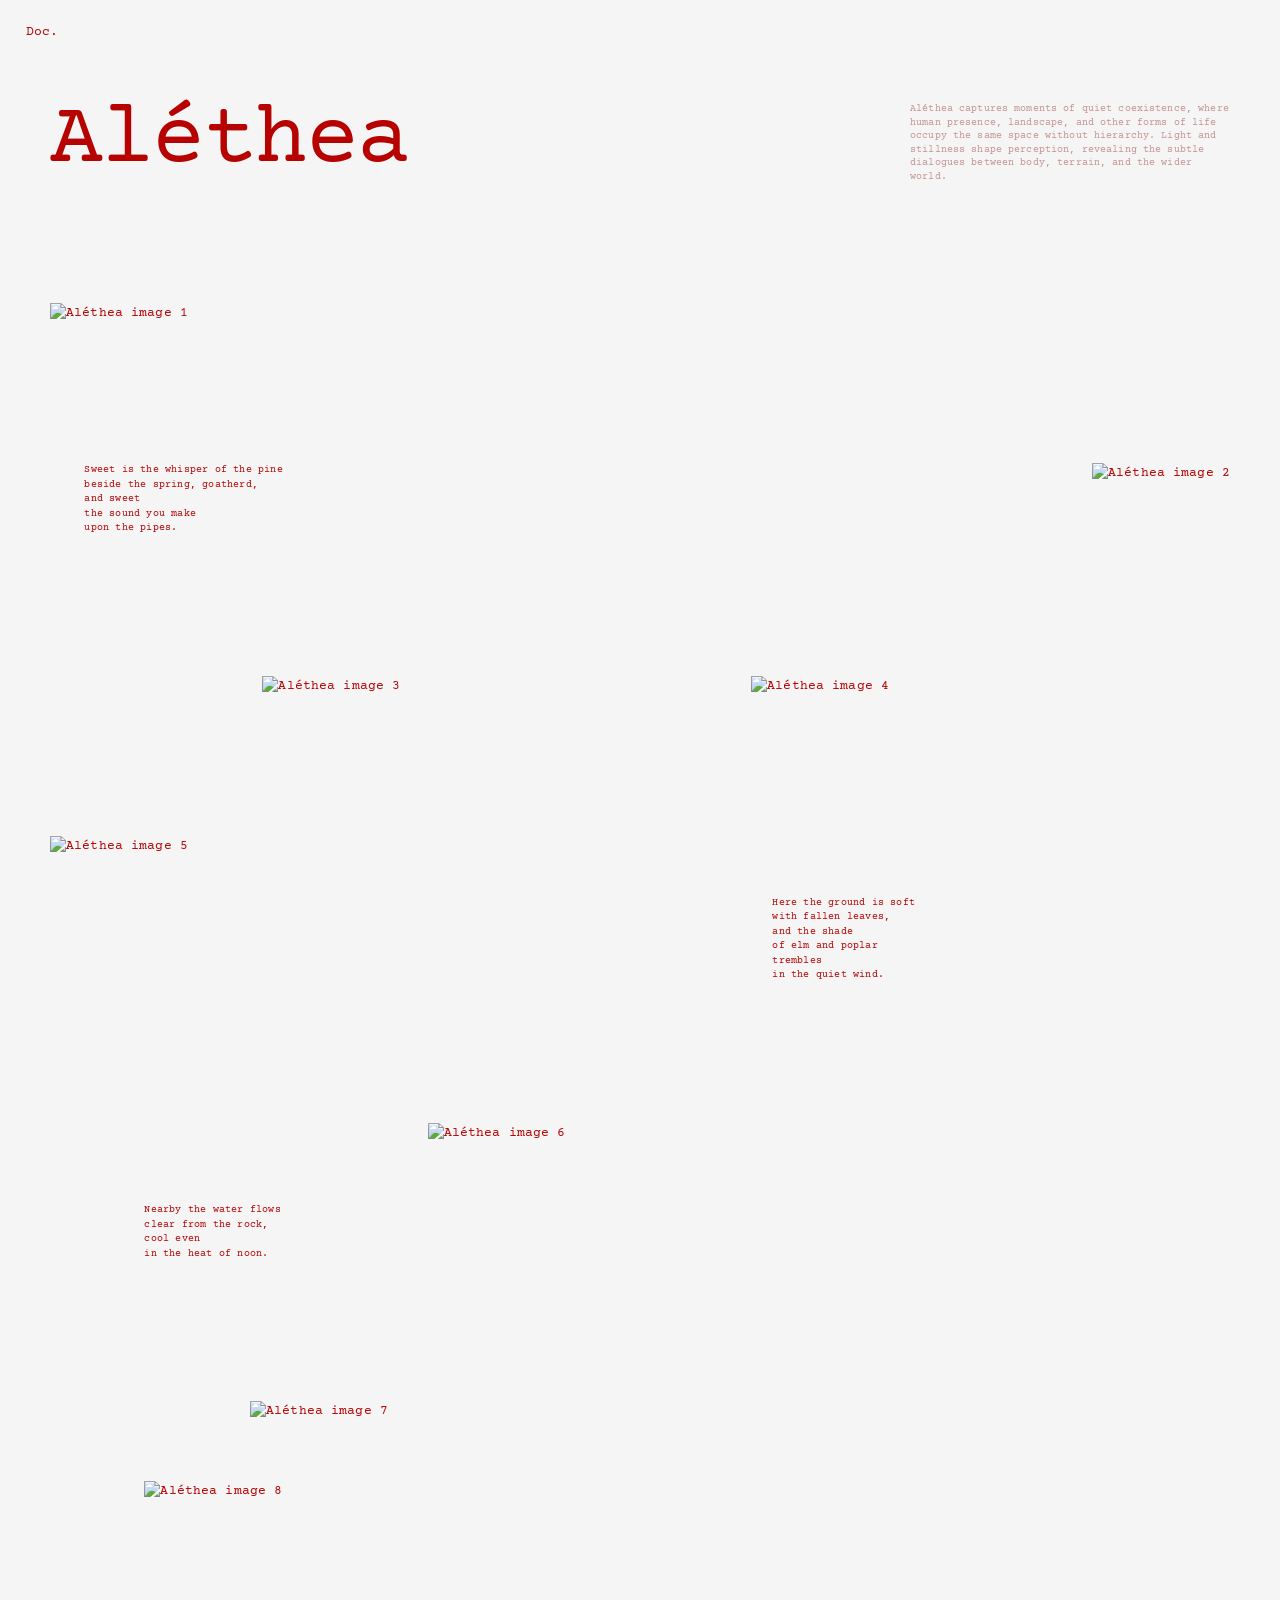
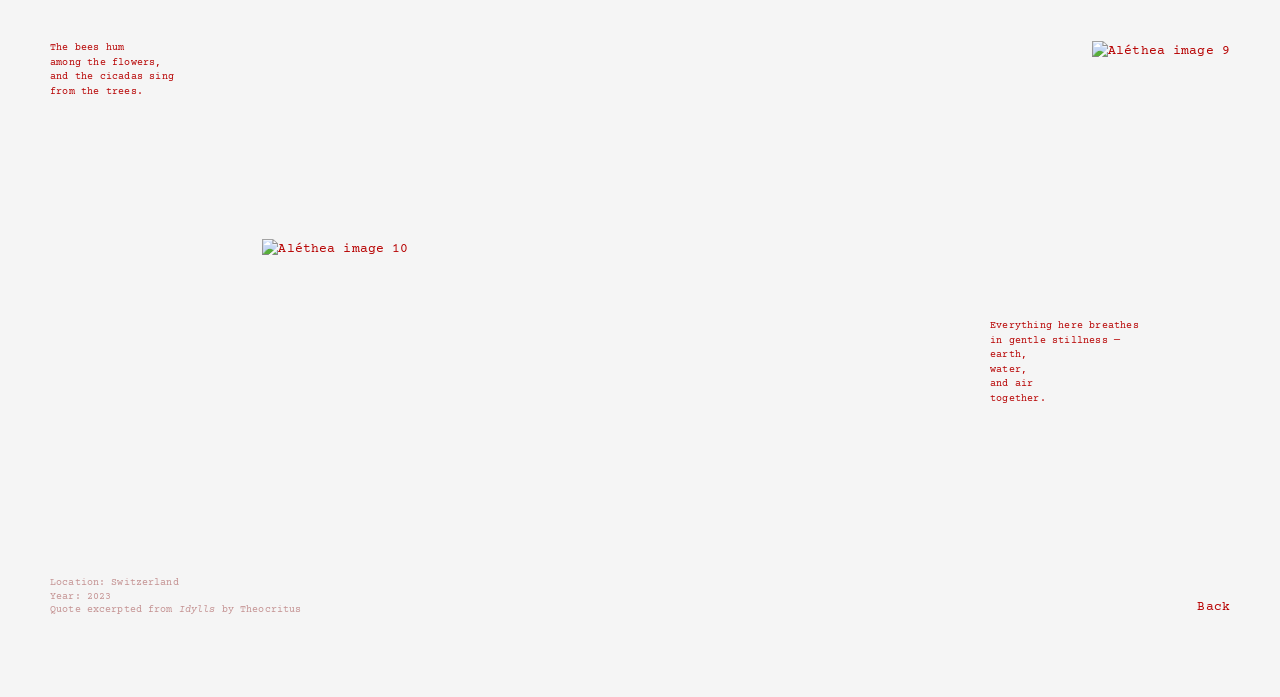
==== project-aléthea.html @ e13148ee "upload part 1" ====
<!doctype html>
<html lang="en">
<head>
  <meta charset="UTF-8" />
  <meta name="viewport" content="width=device-width, initial-scale=1.0" />
  <title>Aléthea — Zhaoyu Wang</title>

  <link rel="stylesheet" href="style.css" />
  <link rel="preconnect" href="https://fonts.googleapis.com">
  <link rel="preconnect" href="https://fonts.gstatic.com" crossorigin>
  <link href="https://fonts.googleapis.com/css2?family=Courier+Prime:wght@400;700&display=swap" rel="stylesheet">

  <style>
    .al-page{
      min-height: 100vh;
      padding: 22px 26px 80px;
    }

    .al-topbar{
      display: flex;
      justify-content: space-between;
      align-items: flex-start;
      margin-bottom: 60px;
      font-size: 13px;
    }

    .al-back{
      color: var(--text);
      text-decoration: none;
    }

    .al-back:hover{
      opacity: .6;
    }

    .al-flow{
      max-width: 1180px;
      margin: 0 auto;
    }

    .al-intro{
      display: grid;
      grid-template-columns: 1.2fr .8fr;
      gap: 40px;
      align-items: end;
      margin-bottom: 120px;
    }

    .al-title{
      margin: 0;
      font-size: clamp(34px, 7vw, 88px);
      font-weight: normal;
      line-height: .92;
      letter-spacing: -0.02em;
    }

    .al-lead{
      max-width: 320px;
      margin-left: auto;
      font-size: 10px;
      line-height: 1.35;
      color: var(--muted); 
    }

    .al-section{
      margin-bottom: 140px;
    }

    .al-image-wrap{
      position: relative;
    }

    .al-image-wrap img{
      display: block;
      width: 100%;
      height: auto;
    }

    .w-1{ max-width: 300px; }
    .w-2{ max-width: 460px; }
    .w-3{ max-width: 720px; }
    .w-4{ max-width: 980px; }

    .ml-a{ margin-left: auto; }
    .ml-0{ margin-left: 0; }
    .ml-1{ margin-left: 8%; }
    .ml-2{ margin-left: 18%; }
    .ml-3{ margin-left: 32%; }

    .mt-1{ margin-top: 24px; }
    .mt-2{ margin-top: 60px; }
    .mt-3{ margin-top: 110px; }

    .al-text{
      max-width: 280px;
      font-size: 10px;
      line-height: 1.35;
    }

    .al-text p{
      margin: 0 0 14px;
    }

    .al-pair{
      display: grid;
      grid-template-columns: 1fr 1fr;
      gap: 10px;
      align-items: start;
      max-width: 980px;
    }

    .al-pair img{
      display: block;
      width: 100%;
      height: auto;
    }

    .al-break{
      display: grid;
      grid-template-columns: .75fr 1.25fr;
      gap: 36px;
      align-items: start;
    }

    .al-break-reverse{
      display: grid;
      grid-template-columns: 1.2fr .8fr;
      gap: 36px;
      align-items: start;
    }

    .al-quote{
      max-width: 240px;
      font-size: 10px;
      line-height: 1.45;
      letter-spacing: .02em;
      color: var(--text);
    }

    .al-quote p{
      margin: 0;
    }

    .al-end{
      padding-top: 30px;
      display: grid;
      grid-template-columns: 1fr auto;
      gap: 20px;
      align-items: end;
    }

    .al-credits{
      font-size: 10px;
      line-height: 1.35;
      color: var(--muted);
    }

    .al-credits p{
      margin: 0;
    }

    @media (max-width: 900px){
      .al-intro,
      .al-break,
      .al-break-reverse,
      .al-end{
        grid-template-columns: 1fr;
      }

      .al-pair{
        grid-template-columns: 1fr;
      }

      .al-lead,
      .al-text,
      .al-quote{
        max-width: none;
        margin-left: 0;
      }

      .ml-a,
      .ml-0,
      .ml-1,
      .ml-2,
      .ml-3{
        margin-left: 0;
      }

      .al-section{
        margin-bottom: 90px;
      }

      .al-topbar{
        margin-bottom: 40px;
      }
    }
  </style>
</head>

<body class="project-page">
  <div class="al-page">

    <header class="al-topbar">
      <a class="al-back" href="portfolio.html#doc">Doc.</a>
      <div></div>
    </header>

    <main class="al-flow">

      <section class="al-intro">
        <h1 class="al-title">Aléthea</h1>

        <div class="al-lead">
          Aléthea captures moments of quiet coexistence, where human presence, landscape, and other forms of life occupy the same space without hierarchy. Light and stillness shape perception, revealing the subtle dialogues between body, terrain, and the wider world.
        </div>
      </section>

      <section class="al-section">
        <div class="al-image-wrap w-4 ml-0">
          <img src="images/gallery/aléthea/a1.jpg" alt="Aléthea image 1" />
        </div>
      </section>

      <section class="al-section al-break">
        <div class="al-quote ml-1">
          <p>
            Sweet is the whisper of the pine<br>
            beside the spring, goatherd,<br>
            and sweet <br>
            the sound you make <br>
            upon the pipes.
          </p>
        </div>

        <div class="al-image-wrap w-3 ml-a">
          <img src="images/gallery/aléthea/a2.jpg" alt="Aléthea image 2" />
        </div>
      </section>

      <section class="al-section">
        <div class="al-pair ml-2">
          <img src="images/gallery/aléthea/a3.jpg" alt="Aléthea image 3" />
          <img src="images/gallery/aléthea/a4.jpg" alt="Aléthea image 4" />
        </div>
      </section>

      <section class="al-section al-break-reverse">
        <div class="al-image-wrap w-2 ml-0">
          <img src="images/gallery/aléthea/a5.jpg" alt="Aléthea image 5" />
        </div>

        <div class="al-quote mt-2">
          <p>
            Here the ground is soft<br>
            with fallen leaves,<br>
            and the shade<br>
            of elm and poplar<br> 
            trembles<br> 
            in the quiet wind.
          </p>
        </div>
      </section>

      <section class="al-section">
        <div class="al-image-wrap w-3 ml-3">
          <img src="images/gallery/aléthea/a6.jpg" alt="Aléthea image 6" />
        </div>

        <div class="al-quote mt-2 ml-1">
          <p>
            Nearby the water flows<br>  
            clear from the rock,<br>
            cool even<br>  
            in the heat of noon.
          </p>
        </div>
      </section>

      <section class="al-section">
        <div class="al-image-wrap w-4 ml-a">
          <img src="images/gallery/aléthea/a7.jpg" alt="Aléthea image 7" />
        </div>

        <div class="al-image-wrap w-1 ml-1 mt-2">
          <img src="images/gallery/aléthea/a8.jpg" alt="Aléthea image 8" />
        </div>
      </section>

      <section class="al-section">
        <div class="al-break">
          <div class="al-quote">
            <p>
              The bees hum<br>  
              among the flowers,<br>
              and the cicadas sing<br> 
              from the trees.
            </p>
          </div>

          <div class="al-image-wrap w-3 ml-a">
            <img src="images/gallery/aléthea/a9.jpg" alt="Aléthea image 9" />
          </div>
        </div>
      </section>

      <section class="al-section">
        <div class="al-image-wrap w-2 ml-2">
          <img src="images/gallery/aléthea/a10.jpg" alt="Aléthea image 10" />
        </div>

        <div class="al-quote mt-2 ml-a">
          <p>
            Everything here breathes<br> 
            in gentle stillness —<br>
            earth,<br>  
            water,<br>  
            and air<br>  
            together.
          </p>
        </div>
      </section>

      <footer class="al-end">
        <div class="al-credits">
          <p>Location: Switzerland</p>
          <p>Year: 2023</p>
          <p>Quote excerpted from <em>Idylls</em> by Theocritus</p>
        </div>

        <a class="al-back" href="portfolio.html#doc">Back</a>
      </footer>

    </main>
  </div>

  <div class="spiral-cursor" id="spiralCursor"></div>
  <script src="cursor.js" defer></script>
</body>
</html>
---- style.css ----
:root{
  --bg: #f5f5f5;
  --text: #b70202;
  --muted: #c49292;
}

*{ box-sizing: border-box; }

body{
  margin: 0;
  font-family: "Courier Prime", ui-monospace, SFMono-Regular, Menlo, Monaco, Consolas, "Courier New", monospace;
  background: var(--bg);
  color: var(--text);
  font-size: 13px;
  line-height: 1.55;
  letter-spacing: 0.01em;
  -webkit-font-smoothing: antialiased;
}

a{ color: var(--text); }

.page{
  min-height: 100vh;
  padding: 22px 26px 34px;
}

/* =========================
   PORTFOLIO LAYOUT (2 columns)
   ========================= */
.portfolio-page .layout{
  display: grid;
  grid-template-columns: 260px 1fr;
  gap: 40px;
  align-items: start;
}

/* LEFT NAV */
.side{
  position: relative;
  padding-top: 6px;
  min-height: 100vh;
}

.side-name{
  font-size: 13px;
  color: var(--text);
  text-decoration: none;
  display: inline-block;
  margin-bottom: 80px;
}
.side-name:hover{ opacity: .6; }

.side-links{
  display: grid;
  gap: 10px;
}
.side a{
  color: var(--text);
  text-decoration: none;
  font-size: 13px;
}
.side a:hover{ opacity: .6; }

.portfolio-page .side-links a.is-active{
  opacity: 1;
  text-decoration: underline;
  text-underline-offset: 6px;
}

/* RIGHT STAGE / VIEWS */
.stage{
  position: relative;
  min-height: 80vh;
}

.view{ display: none; }
.view.is-active{ display: block; }

/* PANEL (About/Zero/Contact baseline) */
.panel{
  padding-top: 6vh;
  max-width: 920px;
}
.panel-title{
  margin: 0 0 6px;
  font-size: 28px;
  font-weight: normal;
}
.panel-sub{
  margin: 0 0 28px;
  color: var(--muted);
}
.panel-text{
  margin-top: 28px;
  max-width: 560px;
}
.panel-text p{
  margin: 0 0 14px;
  line-height: 1.5;
}

/* =========================
   LANDING (legacy)
   ========================= */
.landing-wrap{
  min-height: 100vh;
  display: grid;
  grid-template-rows: auto 1fr auto;
  align-items: center;
  padding: 8vh 24px;
}

.landing-name{
  margin: 0;
  font-size: 13px;
  font-weight: normal;
  letter-spacing: .02em;
  text-align: center;
}

.landing-center{
  display: flex;
  justify-content: center;
  align-items: center;
  position: relative;
}

.landing-img{
  width: 80px;
  height: 80px;
  object-fit: cover;
  display: block;
  background: rgba(255,255,255,.08);
  cursor: pointer;
}

.landing-foot{ text-align: center; }

.landing-link{
  color: var(--text);
  text-decoration: none;
  display: block;
  text-align: center;
  font-size: 13px;
  letter-spacing: .03em;
}
.landing-link:hover{ opacity: .6; }

/* =========================
   EDITORIAL
   ========================= */
.portfolio-page .editorial-project{
  padding-top: 6vh;
  max-width: 500px;
}

.portfolio-page .editorial-project + .editorial-project{
  margin-top: 90px;
}

.portfolio-page .editorial-project-title{
  font-size: 16px;
  font-weight: normal;
  margin: 0 0 12px 0;
}

.portfolio-page .editorial-project-meta{
  font-size: 10px;
  color: var(--muted);
  margin: 0 0 12px 0;
}

.portfolio-page .editorial-grid{
  display: grid;
  grid-template-columns: repeat(3, 1fr);
  gap: 8px;
}

.portfolio-page .editorial-grid img{
  width: 100%;
  height: auto;
  display: block;
  object-fit: cover;
}

.portfolio-page .editorial-description{
  margin-top: 28px;
}

.portfolio-page .editorial-description p{
  font-size: 10px;
  margin: 0 0 18px 0;
  line-height: 1.2;
}

.portfolio-page .project-3 .editorial-grid{
  grid-template-columns: repeat(2, 1fr);
}

.credits{
  font-size: 10px;
  line-height: 1.2;
  color: #c9a3a3;
}
.credits p{ margin: 0; }

@media (max-width: 900px){
  .portfolio-page .editorial-grid{ grid-template-columns: repeat(2, 1fr); }
}
@media (max-width: 600px){
  .portfolio-page .editorial-grid{ grid-template-columns: 1fr; }
}

/* =========================
   PROJECT PAGE GRID
   ========================= */
.portfolio-page .project-grid{
  margin-top: 28px;
  display: grid;
  grid-template-columns: repeat(3, 1fr);
  gap: 12px;
  max-width: 720px;
}

.portfolio-page .project-grid img{
  width: 100%;
  height: auto;
  display: block;
  object-fit: cover;
}

@media (max-width: 900px){
  .portfolio-page .project-grid{ grid-template-columns: repeat(2, 1fr); }
}
@media (max-width: 600px){
  .portfolio-page .project-grid{ grid-template-columns: 1fr; }
}

/* =========================
   GALLERY (Floating Squares)
   ========================= */
.portfolio-page #view-gallery{
  padding-top: 6vh;
}

.portfolio-page .gallery-messy{
  position: relative;
  height: 270vh;
  max-width: 900px;
}

.portfolio-page .gallery-messy .gitem{
  position: absolute;
  display: block;
  aspect-ratio: 1 / 1;
  overflow: hidden;
  text-decoration: none;
}

.portfolio-page .gallery-messy .gitem img{
  width: 100%;
  height: 100%;
  object-fit: cover;
  display: block;
}

.portfolio-page .gallery-messy .gitem::after{
  content:"";
  position:absolute;
  inset:0;
  background: rgba(0,0,0,.42);
  opacity:0;
  transition:.18s ease;
}

.portfolio-page .gallery-messy .gcap{
  position:absolute;
  left:12px;
  right:12px;
  bottom:12px;
  color:#fff;
  font-size:12px;
  line-height:1.35;
  opacity:0;
  transform: translateY(4px);
  transition:.18s ease;
}

.portfolio-page .gallery-messy .gitem:hover::after{ opacity:1; }
.portfolio-page .gallery-messy .gitem:hover .gcap{
  opacity:1;
  transform: translateY(0);
}

/* gallery positions */
.portfolio-page .gallery-messy .gitem:nth-child(1){ width: 380px; top: 5vh; left: 52%; }
.portfolio-page .gallery-messy .gitem:nth-child(2){ width: 180px; top: 67vh; left: 66%; }
.portfolio-page .gallery-messy .gitem:nth-child(3){ width: 200px; top: 110vh; left: 38%; }
.portfolio-page .gallery-messy .gitem:nth-child(4){ width: 110px; top: 110vh; left: 64%; }
.portfolio-page .gallery-messy .gitem:nth-child(5){ width: 420px; top: 154vh; left: 58%; }
.portfolio-page .gallery-messy .gitem:nth-child(6){ width: 230px; top: 230vh; left: 48%; }

@media (max-width: 900px){
  .portfolio-page .gallery-messy{
    position: static;
    height: auto;
    display: grid;
    grid-template-columns: repeat(2, minmax(0,1fr));
    gap: 14px;
    max-width: 760px;
  }
  .portfolio-page .gallery-messy .gitem{
    position: relative;
    width: auto !important;
    top: auto !important;
    left: auto !important;
  }
}

@media (max-width: 600px){
  .portfolio-page .gallery-messy{
    grid-template-columns: 1fr;
  }
}

/* =========================
   RESPONSIVE: overall layout stack
   ========================= */
@media (max-width: 720px){
  .portfolio-page .layout{
    grid-template-columns: 1fr;
    gap: 18px;
  }
  .panel{ padding-top: 3vh; }
}

/* =========================
   PROJECT PAGES
   ========================= */
.project-page .panel-text{
  font-size:10px;
  line-height:1.2;
}

.project-two{
  display:grid;
  grid-template-columns:auto auto;
  gap:10px;
  justify-content:center;
}

.project-two img{
  height:78vh;
  width:auto;
  display:block;
  user-select: none;
  -webkit-user-drag: none;
}

/* =========================================
   GLOBAL SPIRAL CURSOR
   ========================================= */
body.cursor-active,
body.cursor-active a,
body.cursor-active button,
body.cursor-active img,
body.cursor-active [role="button"]{
  cursor: none !important;
}

.spiral-cursor{
  position: fixed;
  left: 0;
  top: 0;
  width: 20px;
  height: 20px;
  pointer-events: none;
  z-index: 999999;
  transform: translate(-50%, -50%);
  opacity: 0;
  transition: opacity .08s linear;
}

body.cursor-active .spiral-cursor{
  opacity: 1;
}

.spiral-cursor svg{
  width: 100%;
  height: 100%;
  stroke: #b70202;
  stroke-width: 5;
  fill: none;
  stroke-linecap: round;
  stroke-linejoin: round;
  animation: spiralRotate 1s linear infinite;
}

.spiral-cursor svg path{
  stroke: inherit;
}

@keyframes spiralRotate{
  from{ transform: rotate(0deg); }
  to{ transform: rotate(360deg); }
}

#view-about .panel-text p{
  font-size: 10px;
  line-height: 1.2;
}

/* =========================================
   ALETHEA PROJECT PAGE
   ========================================= */
.project-wrap{
  display: grid;
  grid-template-rows: auto auto;
  gap: 50px;
}

.project-still{
  position: relative;
  max-width: 900px;
  margin-top: 30px;
  height: 1400px;
}

.still-img{
  position: absolute;
  height: auto;
  display: block;
}

.size-xl{ width: 520px; }
.size-l{ width: 380px; }
.size-m{ width: 260px; }
.size-s{ width: 160px; }

.project-still img:nth-child(1){
  top: 0;
  left: 0;
}

.project-still img:nth-child(2){
  top: 360px;
  left: 540px;
}

.project-still img:nth-child(3){
  top: 500px;
  left: 540px;
}

.project-still img:nth-child(4){
  top: 780px;
  left: 540px;
}

@media (max-width:900px){
  .project-two{
    grid-template-columns:1fr;
  }

  .project-two img{
    width:100%;
    height:auto;
  }

  .project-still{
    position:static;
    height:auto;
    display:grid;
    grid-template-columns:1fr;
    gap:14px;
  }

  .still-img{
    position:relative;
    width:100% !important;
  }
}

/* =========================================
   ABOUT PAGE
   ========================================= */
.about-layout{
  display: grid;
  grid-template-columns: 220px minmax(0, 560px);
  gap: 36px;
  align-items: start;
  margin-top: 28px;
}

.about-profile{
  margin: 0;
}

.about-profile img{
  display: block;
  width: 100%;
  height: auto;
  object-fit: cover;
}

.about-text{
  margin-top: 0;
}

.about-text p{
  font-size: 10px;
  line-height: 1.2;
  margin: 0 0 14px;
}

@media (max-width: 900px){
  .about-layout{
    grid-template-columns: 1fr;
    gap: 20px;
  }

  .about-profile{
    max-width: 300px;
  }
}

#view-about .panel-text{
  margin-left: 80px;
}

/* =========================================
   LANDING PAGE — FULLSCREEN IMAGE
   ========================================= */
.landing-page{
  margin: 0;
  overflow: hidden;
}

.landing-full{
  position: relative;
  width: 100%;
  min-height: 100vh;
  overflow: hidden;
}

.landing-bg{
  position: absolute;
  inset: 0;
  background-image: url("images/landing/bg.jpg");
  background-size: cover;
  background-position: center center;
  background-repeat: no-repeat;
  transform: scale(1.01);
}

.landing-overlay{
  position: absolute;
  inset: 0;
  background: rgba(245,245,245,0.34);
  background:
    linear-gradient(rgba(0,0,0,0.02) 1px, transparent 25px),
    linear-gradient(90deg, rgba(0,0,0,0.02) 1px, transparent 36px),
    rgba(245,245,245,0.42);
  background-size: 800px 400px;
}

.landing-top{
  position: relative;
  z-index: 3;
  display: flex;
  justify-content: space-between;
  align-items: flex-start;
  padding: 24px 28px;
}

.landing-name,
.landing-portfolio{
  color: var(--text);
  text-decoration: none;
  font-size: 13px;
  line-height: 1;
  letter-spacing: 0.01em;
}

.landing-name:hover,
.landing-portfolio:hover{
  opacity: .6;
}

.landing-quote{
  position: absolute;
  z-index: 3;
  font-size: 10px;
  line-height: 1.45;
  color: rgba(183, 2, 2, 0.68);
  letter-spacing: 0.02em;
  max-width: 170px;
}

.q1{
  top: 34%;
  left: 18%;
}

.q2{
  top: 63%;
  left: 73%;
}

.landing-note{
  position: absolute;
  z-index: 3;
  left: 28px;
  bottom: 24px;
  font-size: 10px;
  line-height: 1.45;
  color: rgba(183, 2, 2, 0.72);
  letter-spacing: 0.02em;
}

.landing-rilke{
  position:absolute;
  right:28px;
  bottom:24px;
  font-size:9px;
  line-height:1.4;
  color:rgba(183,2,2,.6);
  letter-spacing:.02em;
  text-align:right;
}

.landing-page::before{
  content: none !important;
}

@media (max-width: 900px){
  .landing-top{
    padding: 20px 18px;
  }

  .landing-quote{
    font-size: 9px;
    max-width: 130px;
  }

  .q1{
    top: 30%;
    left: 10%;
  }

  .q2{
    top: 68%;
    left: 56%;
  }

  .landing-note{
    left: 18px;
    bottom: 18px;
    font-size: 9px;
  }
}

.nb-empty{
  min-height: 1px;
}
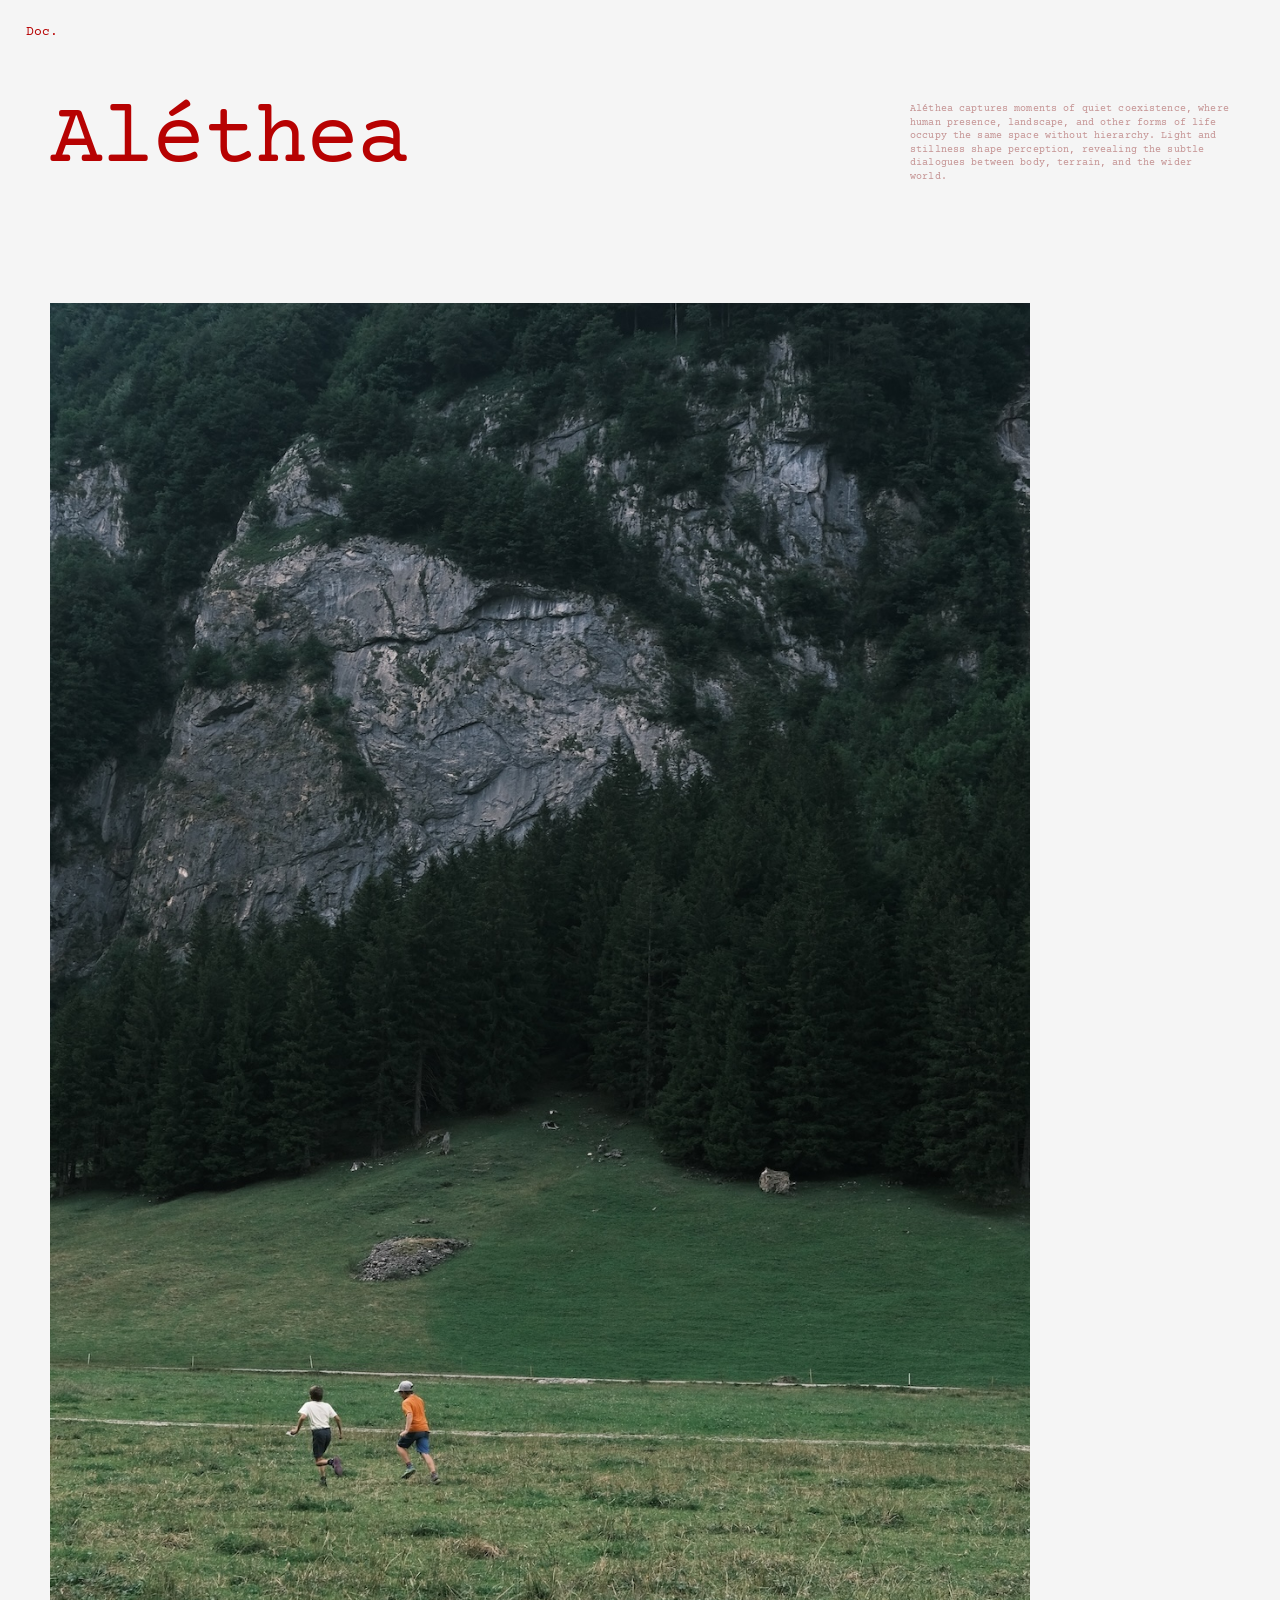
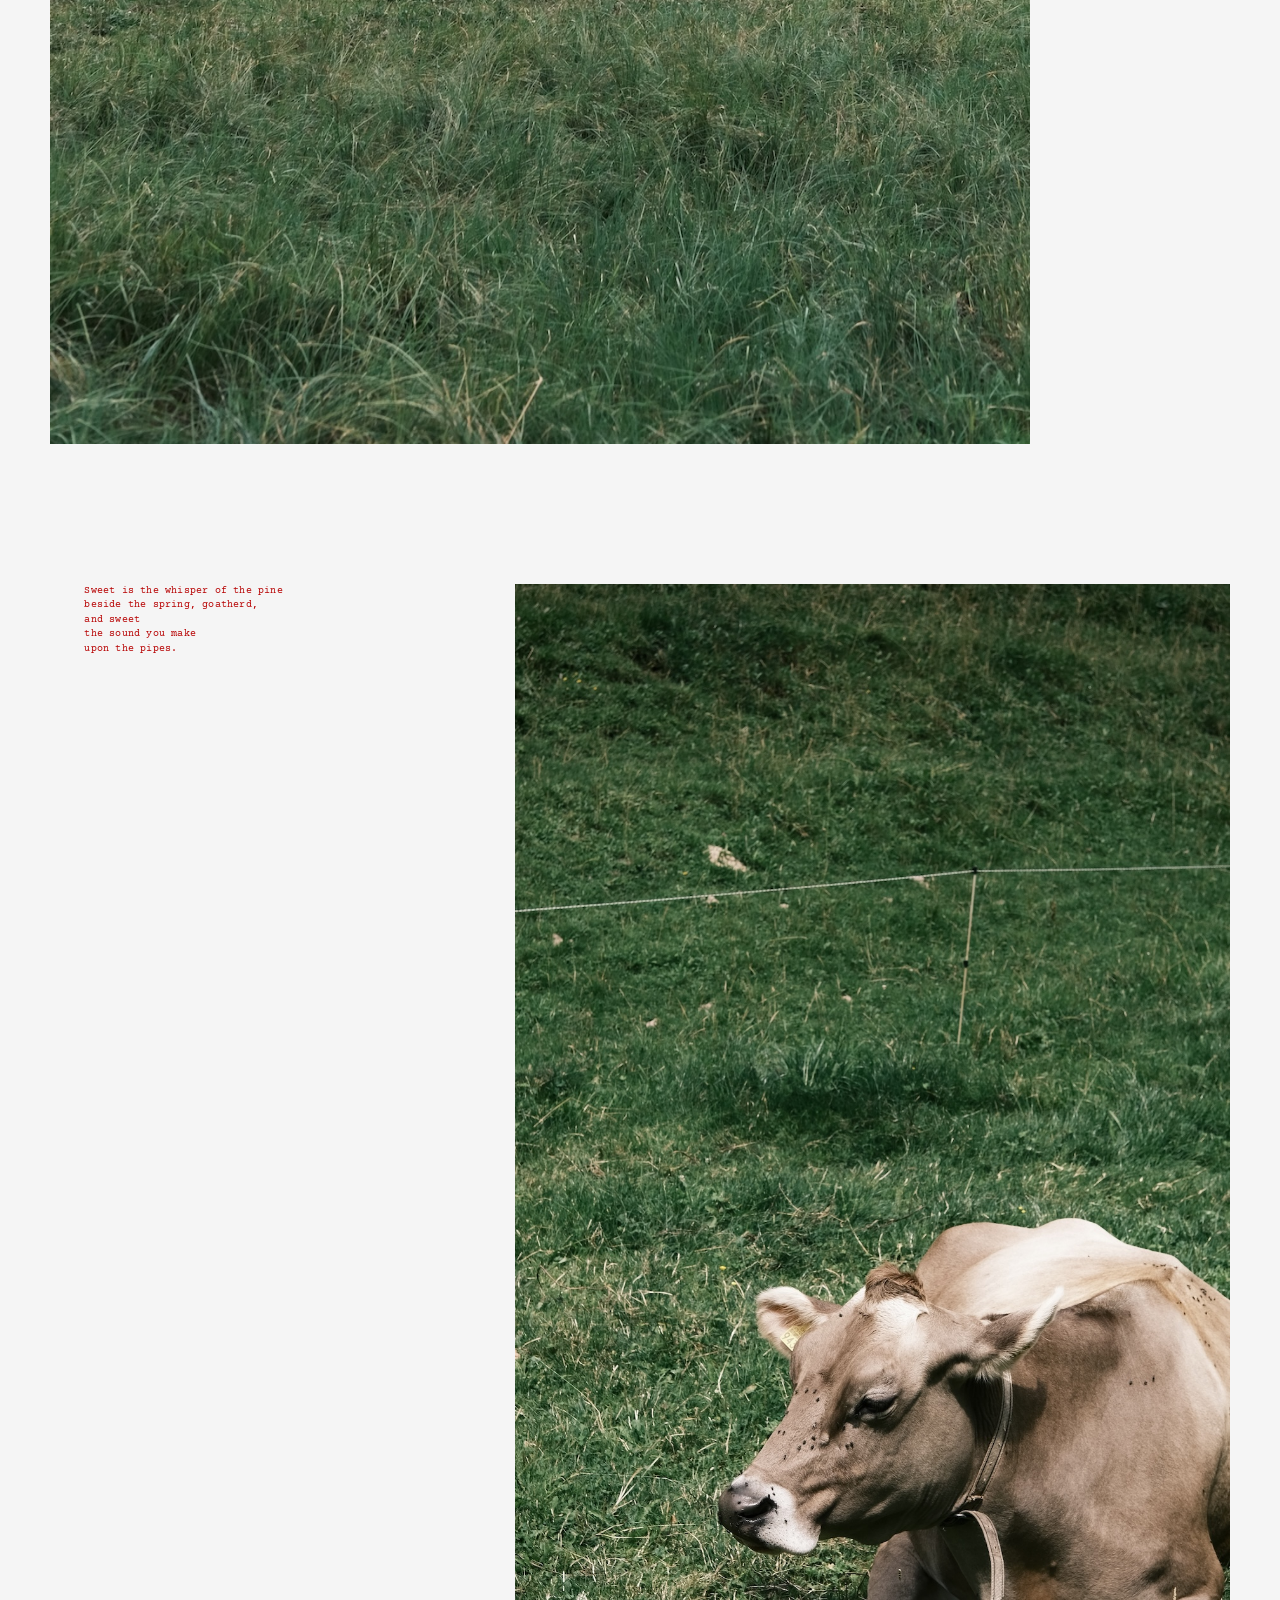
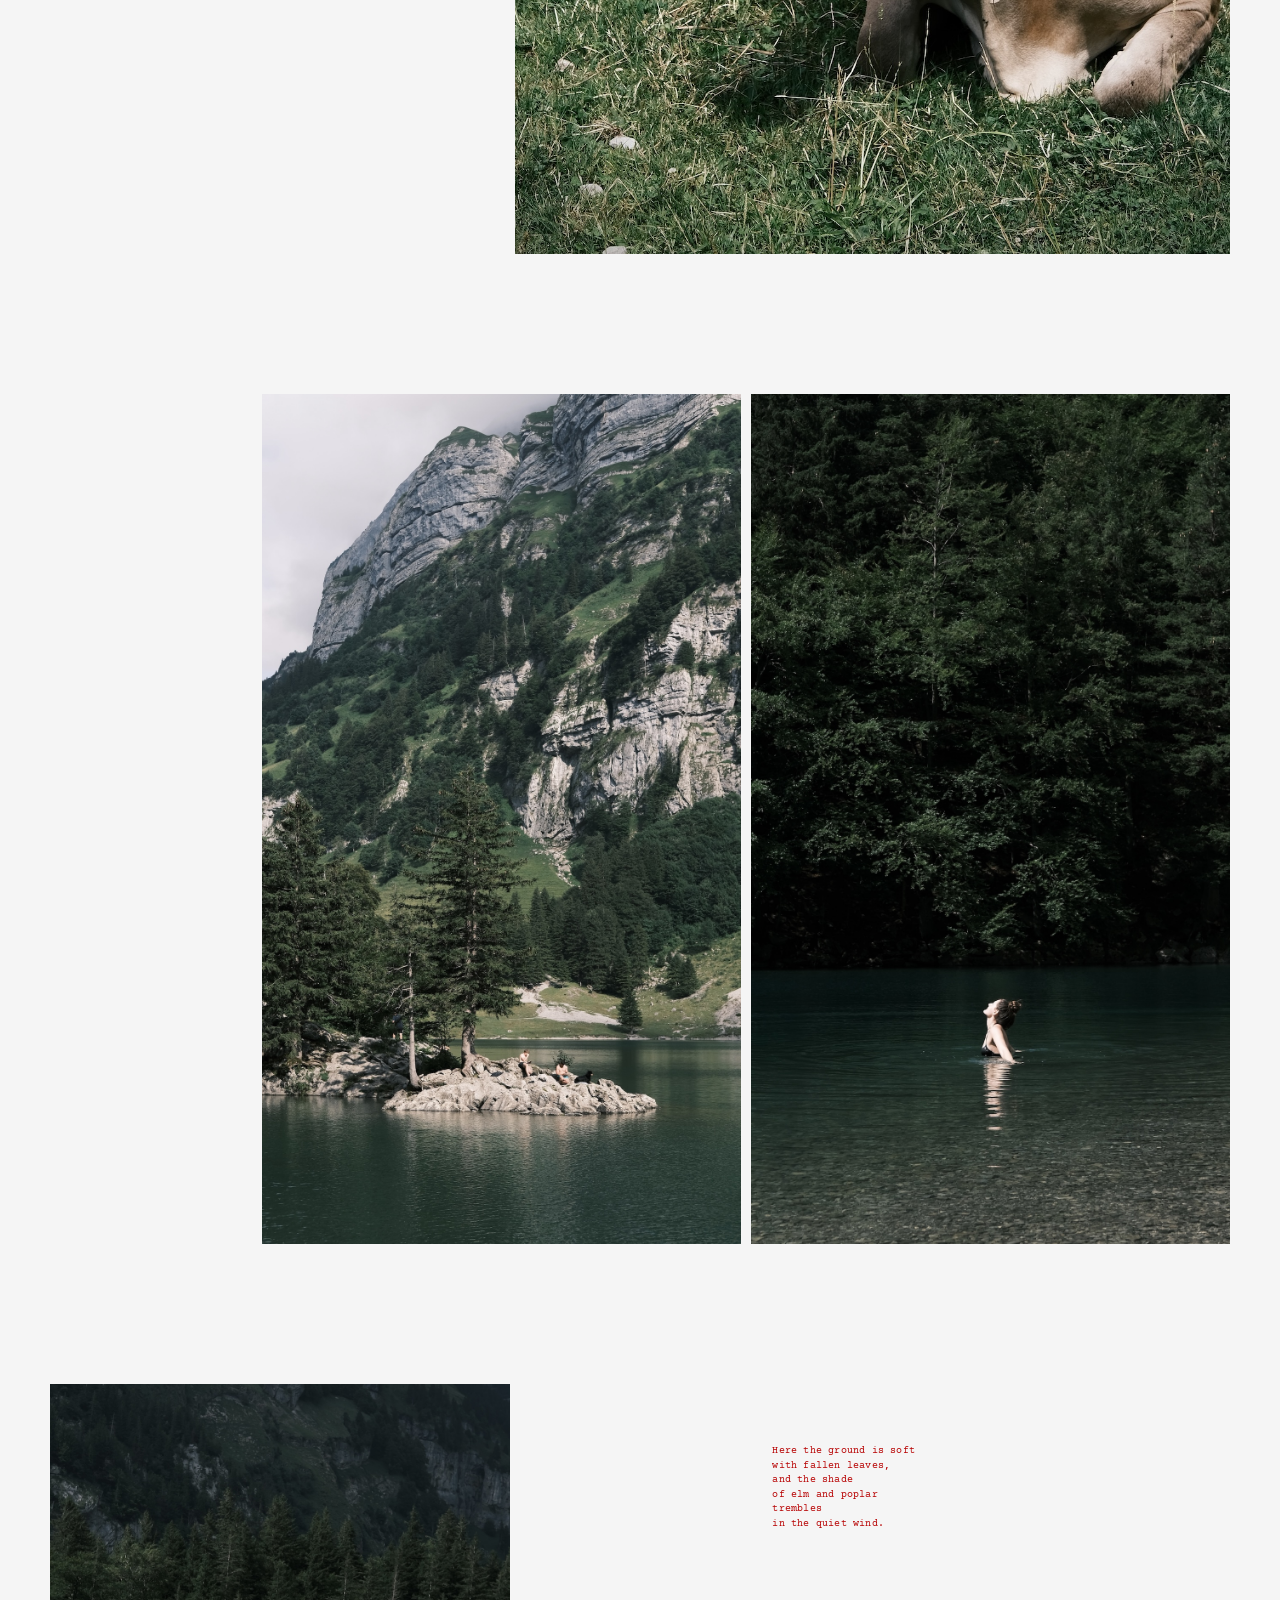
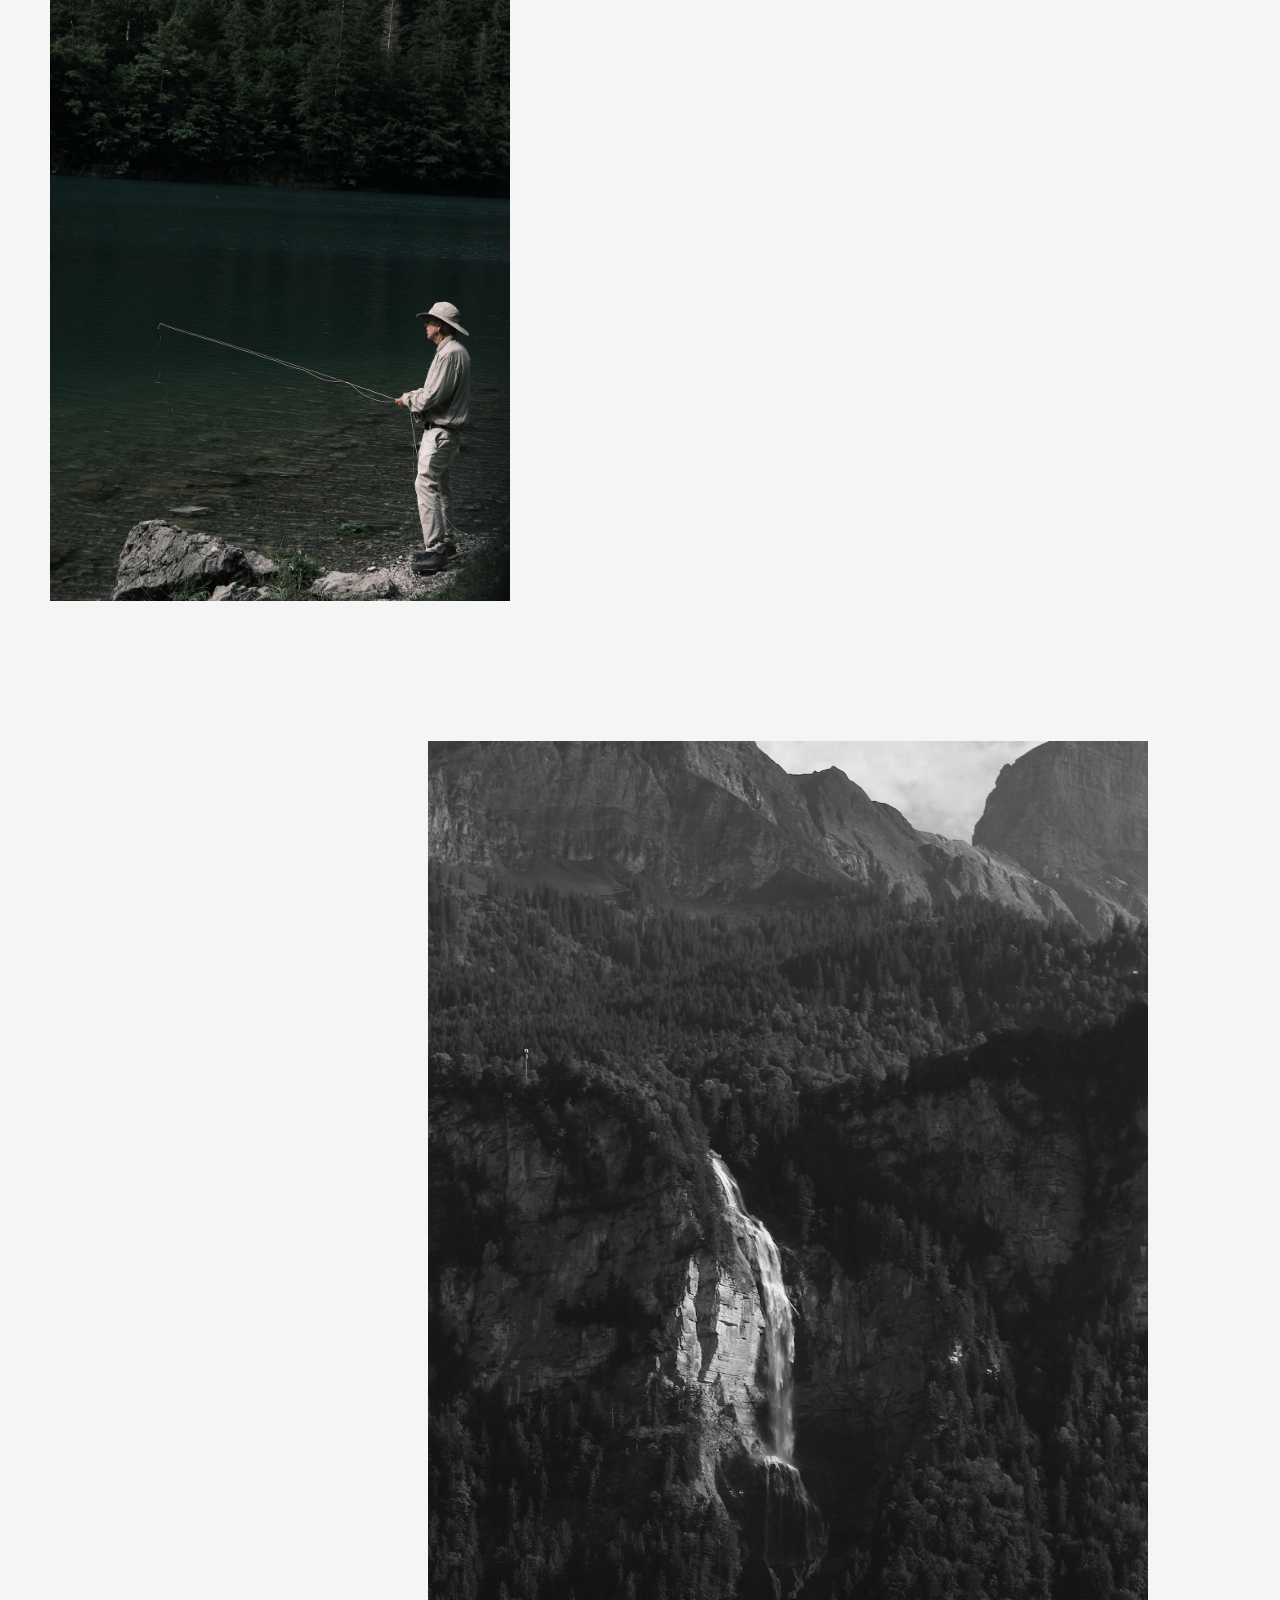
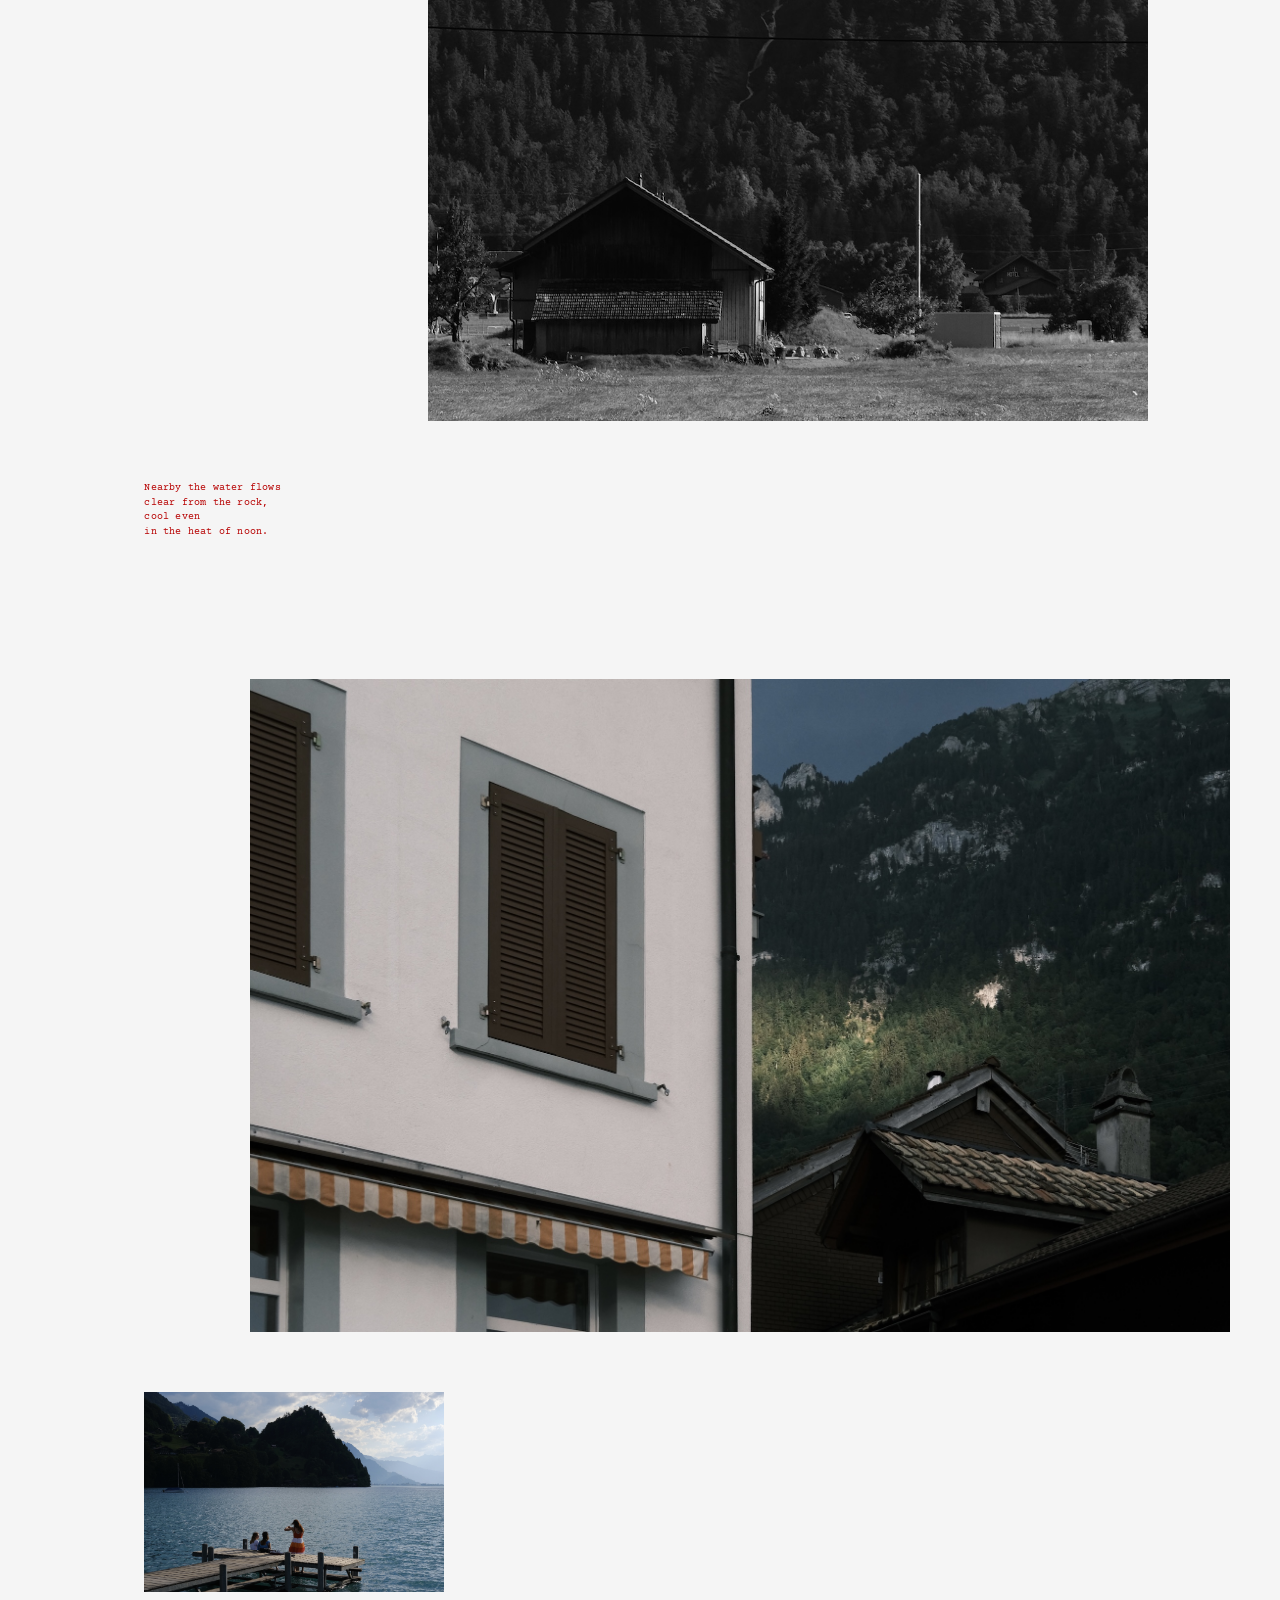
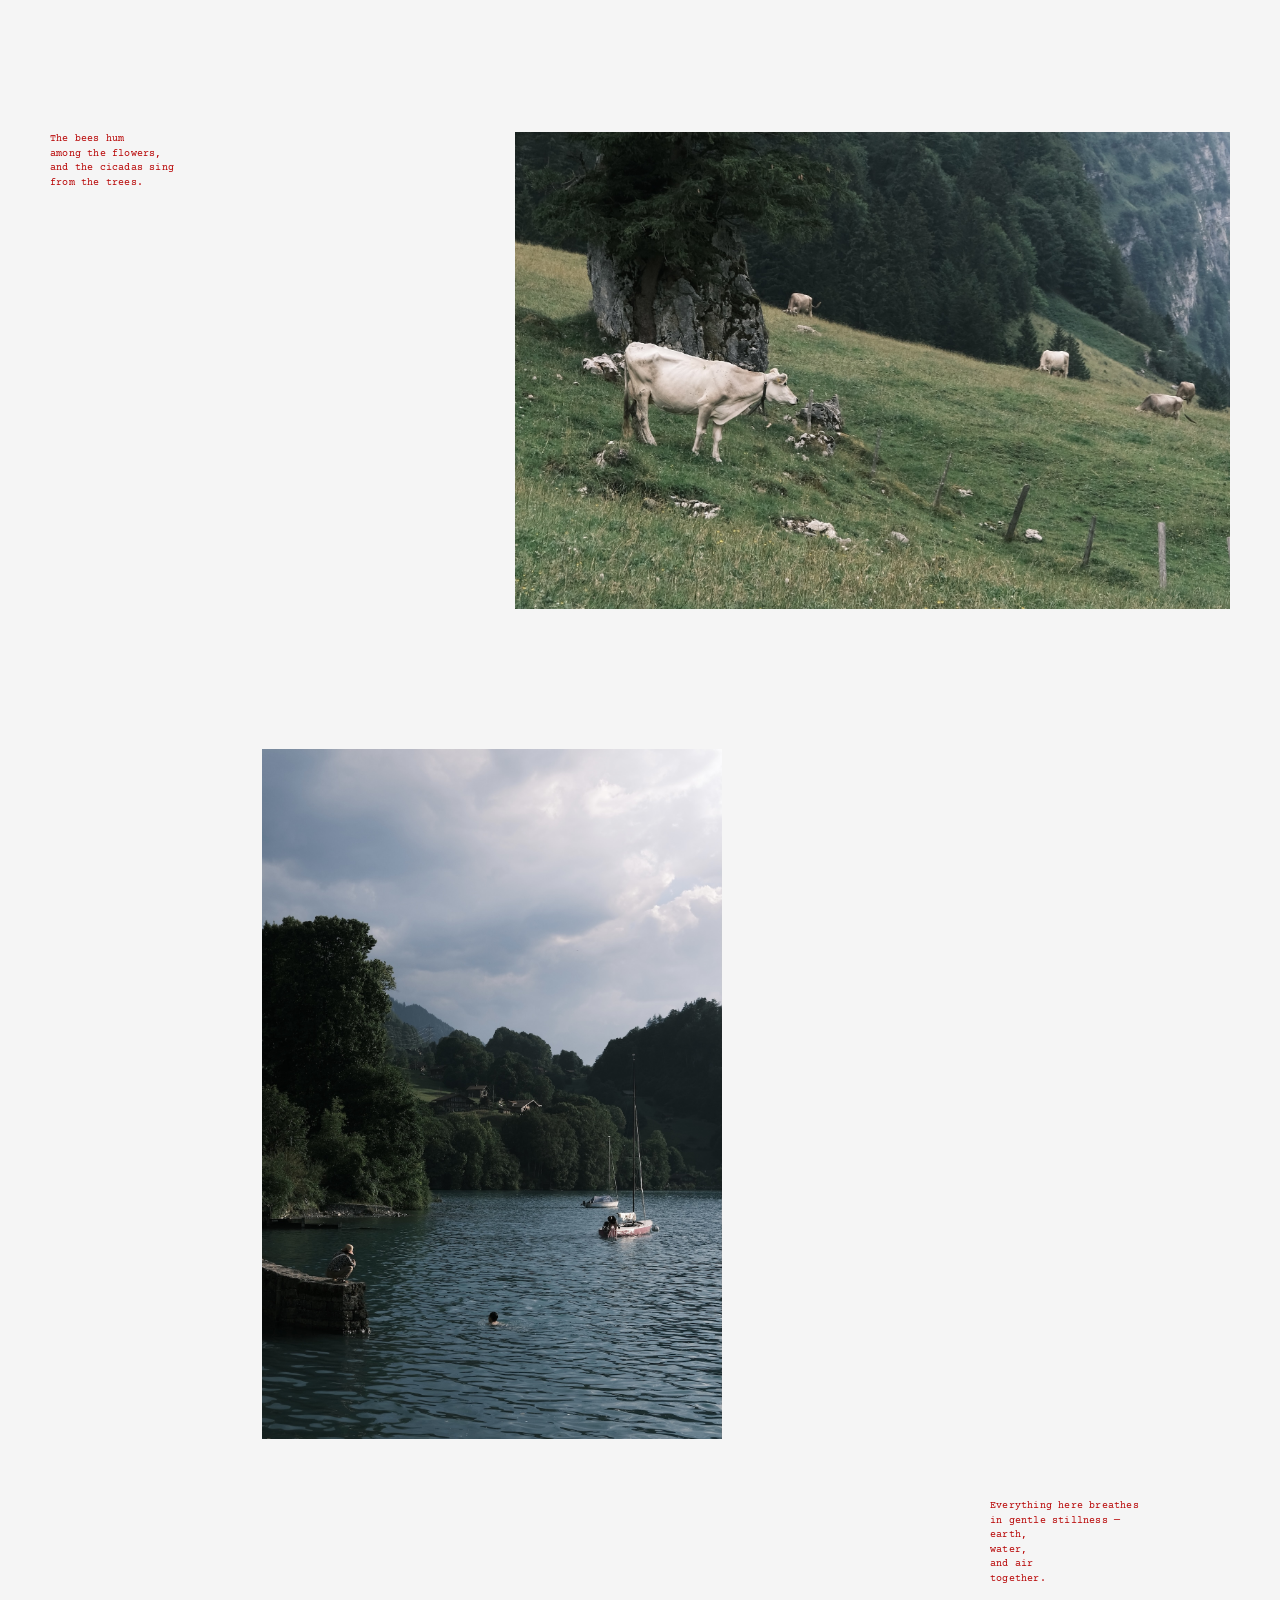
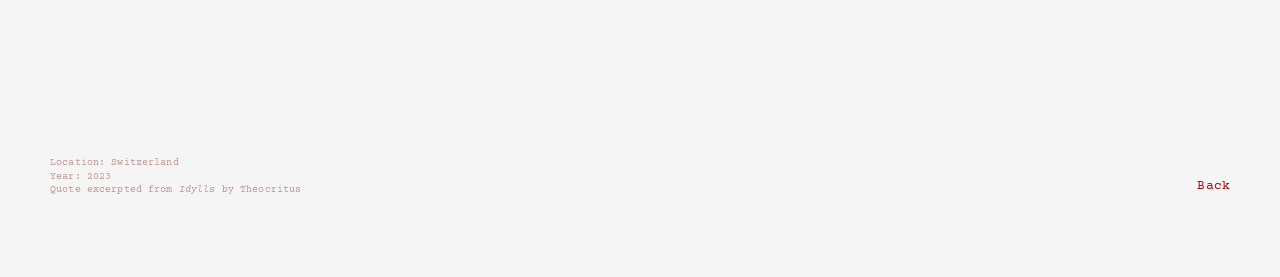
==== commit 92dd88d4: "Update project-aléthea.html" ====
--- a/project-aléthea.html
+++ b/project-aléthea.html
@@ -217,7 +217,7 @@
 
       <section class="al-section">
         <div class="al-image-wrap w-4 ml-0">
-          <img src="images/gallery/aléthea/a1.jpg" alt="Aléthea image 1" />
+          <img src="images/gallery/aléthea/a1.jpg" alt="Aléthea image 1" />
         </div>
       </section>
 
@@ -233,20 +233,20 @@
         </div>
 
         <div class="al-image-wrap w-3 ml-a">
-          <img src="images/gallery/aléthea/a2.jpg" alt="Aléthea image 2" />
+          <img src="images/gallery/aléthea/a2.jpg" alt="Aléthea image 2" />
         </div>
       </section>
 
       <section class="al-section">
         <div class="al-pair ml-2">
-          <img src="images/gallery/aléthea/a3.jpg" alt="Aléthea image 3" />
-          <img src="images/gallery/aléthea/a4.jpg" alt="Aléthea image 4" />
+          <img src="images/gallery/aléthea/a3.jpg" alt="Aléthea image 3" />
+          <img src="images/gallery/aléthea/a4.jpg" alt="Aléthea image 4" />
         </div>
       </section>
 
       <section class="al-section al-break-reverse">
         <div class="al-image-wrap w-2 ml-0">
-          <img src="images/gallery/aléthea/a5.jpg" alt="Aléthea image 5" />
+          <img src="images/gallery/aléthea/a5.jpg" alt="Aléthea image 5" />
         </div>
 
         <div class="al-quote mt-2">
@@ -263,7 +263,7 @@
 
       <section class="al-section">
         <div class="al-image-wrap w-3 ml-3">
-          <img src="images/gallery/aléthea/a6.jpg" alt="Aléthea image 6" />
+          <img src="images/gallery/aléthea/a6.jpg" alt="Aléthea image 6" />
         </div>
 
         <div class="al-quote mt-2 ml-1">
@@ -278,11 +278,11 @@
 
       <section class="al-section">
         <div class="al-image-wrap w-4 ml-a">
-          <img src="images/gallery/aléthea/a7.jpg" alt="Aléthea image 7" />
+          <img src="images/gallery/aléthea/a7.jpg" alt="Aléthea image 7" />
         </div>
 
         <div class="al-image-wrap w-1 ml-1 mt-2">
-          <img src="images/gallery/aléthea/a8.jpg" alt="Aléthea image 8" />
+          <img src="images/gallery/aléthea/a8.jpg" alt="Aléthea image 8" />
         </div>
       </section>
 
@@ -298,14 +298,14 @@
           </div>
 
           <div class="al-image-wrap w-3 ml-a">
-            <img src="images/gallery/aléthea/a9.jpg" alt="Aléthea image 9" />
+            <img src="images/gallery/aléthea/a9.jpg" alt="Aléthea image 9" />
           </div>
         </div>
       </section>
 
       <section class="al-section">
         <div class="al-image-wrap w-2 ml-2">
-          <img src="images/gallery/aléthea/a10.jpg" alt="Aléthea image 10" />
+          <img src="images/gallery/aléthea/a10.jpg" alt="Aléthea image 10" />
         </div>
 
         <div class="al-quote mt-2 ml-a">
@@ -336,4 +336,4 @@
   <div class="spiral-cursor" id="spiralCursor"></div>
   <script src="cursor.js" defer></script>
 </body>
-</html>+</html>
